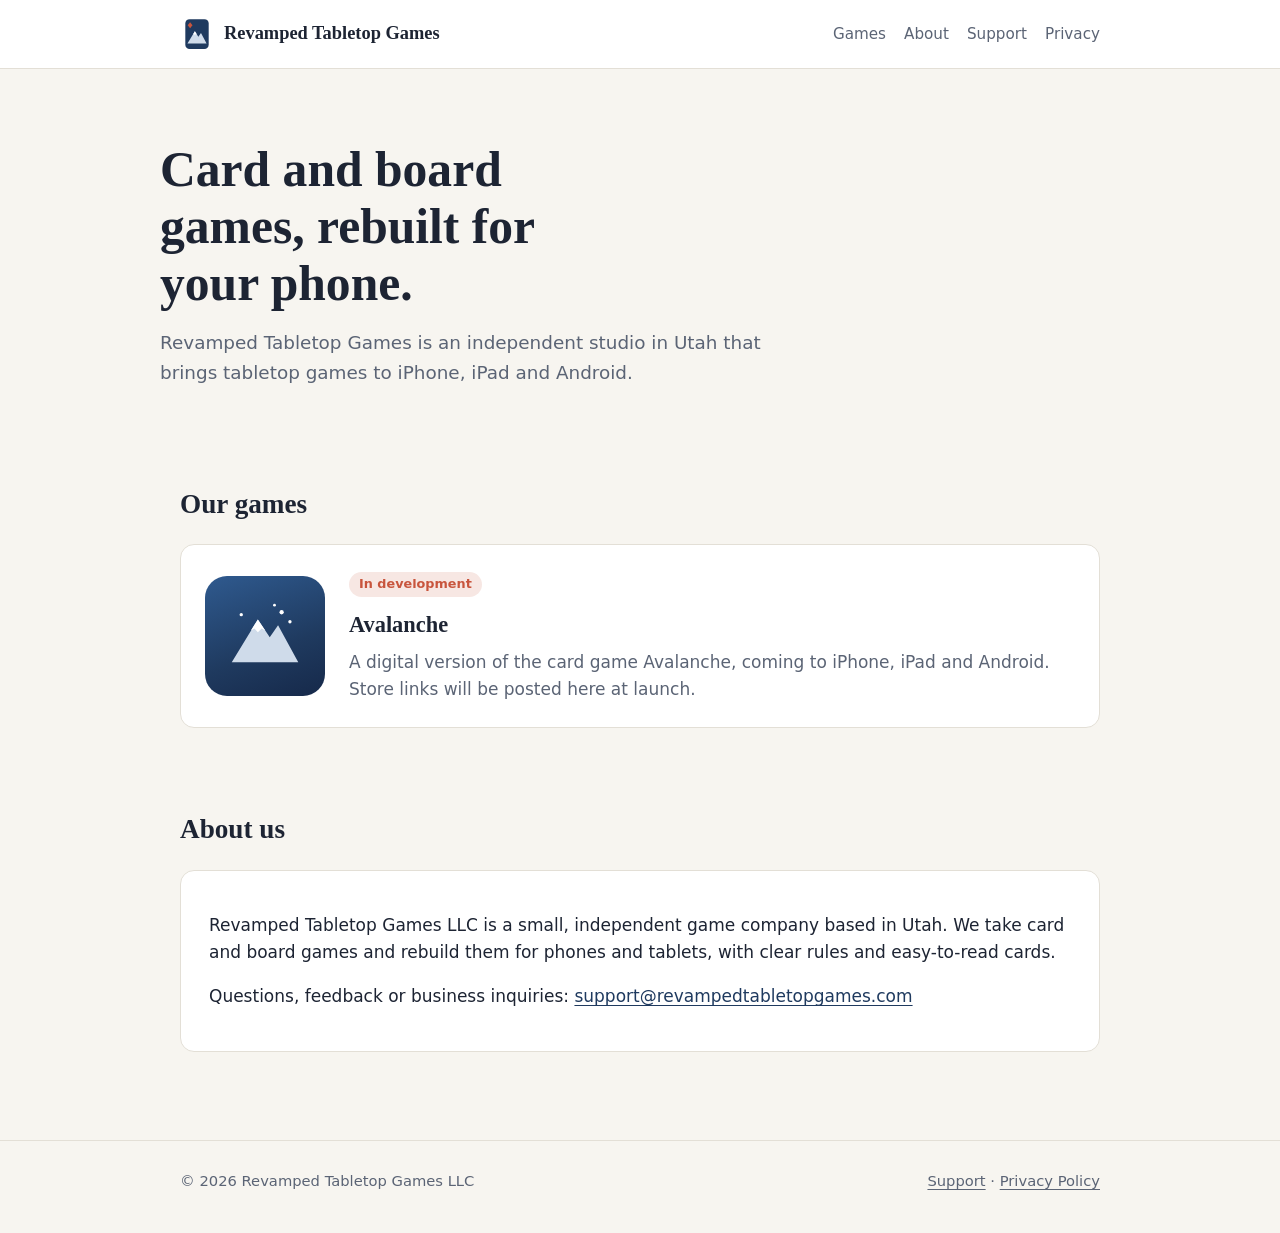
==== index.html @ 22b48242 "Add company website: home, support, and privacy policy pages Co-Authored-By: Claude Opus 5.5 <norepl" ====
<!doctype html>
<html lang="en">
<head>
  <meta charset="utf-8">
  <meta name="viewport" content="width=device-width, initial-scale=1">
  <title>Revamped Tabletop Games</title>
  <meta name="description" content="Revamped Tabletop Games LLC makes mobile versions of card and board games for iPhone, iPad and Android.">
  <link rel="icon" href="favicon.svg" type="image/svg+xml">
  <link rel="stylesheet" href="styles.css">
</head>
<body>
  <header class="site-header">
    <div class="wrap">
      <a class="brand" href="./">
        <svg viewBox="0 0 64 64" aria-hidden="true">
          <rect class="logo-card" x="10" y="4" width="44" height="56" rx="8"/>
          <path class="logo-accent" d="M19 10l4.5 5.5-4.5 5.5-4.5-5.5z"/>
          <path fill="#cfdbea" d="M14 50 28 27l6.5 10 5-7L50 50z"/>
          <path fill="#ffffff" d="M28 27l3.9 6-1.9-1-2 2-1.8-2-1.85 1z"/>
        </svg>
        Revamped Tabletop Games
      </a>
      <nav class="nav" aria-label="Main">
        <a href="#games">Games</a>
        <a href="#about">About</a>
        <a href="support.html">Support</a>
        <a href="privacy.html">Privacy</a>
      </nav>
    </div>
  </header>

  <main>
    <div class="wrap hero">
      <h1>Card and board games, rebuilt for your phone.</h1>
      <p>Revamped Tabletop Games is an independent studio in Utah that brings tabletop games to iPhone, iPad and Android.</p>
    </div>

    <section id="games">
      <div class="wrap">
        <h2>Our games</h2>
        <article class="game-card">
          <div class="game-art" aria-hidden="true">
            <svg viewBox="0 0 64 64">
              <path fill="#cfdbea" d="M4 54 26 18l10 15 7-10 17 31z"/>
              <path fill="#ffffff" d="M26 18l6.2 9.3-3-1.6-3.2 3.1-2.9-3.1-3 1.6z"/>
              <circle cx="46" cy="12" r="1.8" fill="#ffffff"/>
              <circle cx="53" cy="20" r="1.4" fill="#ffffff"/>
              <circle cx="40" cy="6" r="1.2" fill="#ffffff"/>
              <circle cx="12" cy="14" r="1.4" fill="#ffffff"/>
            </svg>
          </div>
          <div>
            <span class="badge">In development</span>
            <h3>Avalanche</h3>
            <p>A digital version of the card game Avalanche, coming to iPhone, iPad and Android. Store links will be posted here at launch.</p>
          </div>
        </article>
      </div>
    </section>

    <section id="about">
      <div class="wrap">
        <h2>About us</h2>
        <div class="panel">
          <p>Revamped Tabletop Games LLC is a small, independent game company based in Utah. We take card and board games and rebuild them for phones and tablets, with clear rules and easy-to-read cards.</p>
          <p>Questions, feedback or business inquiries: <a href="mailto:support@revampedtabletopgames.com">support@revampedtabletopgames.com</a></p>
        </div>
      </div>
    </section>
  </main>

  <footer class="site-footer">
    <div class="wrap">
      <span>&copy; 2026 Revamped Tabletop Games LLC</span>
      <span><a href="support.html">Support</a> &middot; <a href="privacy.html">Privacy Policy</a></span>
    </div>
  </footer>
</body>
</html>
---- styles.css ----
:root {
  --bg: #f7f5f0;
  --surface: #ffffff;
  --ink: #1d2433;
  --muted: #5b6475;
  --brand: #1f3a5f;
  --logo-card: #1f3a5f;
  --accent: #c8553d;
  --line: #e3dfd6;
  --radius: 14px;
  --max: 960px;
  --serif: "Iowan Old Style", "Palatino Linotype", Palatino, Georgia, serif;
  --sans: system-ui, -apple-system, "Segoe UI", Roboto, "Helvetica Neue", Arial, sans-serif;
  color-scheme: light;
}

@media (prefers-color-scheme: dark) {
  :root {
    --bg: #12161f;
    --surface: #1a2030;
    --ink: #e9edf5;
    --muted: #a3acbd;
    --brand: #8fb3e0;
    --logo-card: #2f5a8f;
    --accent: #e07a5f;
    --line: #2a3244;
    color-scheme: dark;
  }
}

* { box-sizing: border-box; }

html { -webkit-text-size-adjust: 100%; }

body {
  margin: 0;
  background: var(--bg);
  color: var(--ink);
  font-family: var(--sans);
  font-size: 17px;
  line-height: 1.6;
}

a { color: var(--brand); text-underline-offset: 3px; }
a:hover { color: var(--accent); }

.wrap { max-width: var(--max); margin: 0 auto; padding: 0 20px; }

/* Header */
.site-header { border-bottom: 1px solid var(--line); background: var(--surface); }
.site-header .wrap {
  display: flex; align-items: center; justify-content: space-between;
  gap: 16px; min-height: 68px; flex-wrap: wrap;
}
.brand {
  display: flex; align-items: center; gap: 10px;
  color: var(--ink); text-decoration: none; font-family: var(--serif);
  font-size: 1.15rem; font-weight: 700;
}
.brand:hover { color: var(--ink); }
.brand svg { width: 34px; height: 34px; flex: none; }
.logo-card { fill: var(--logo-card); }
.logo-accent { fill: var(--accent); }

.nav { display: flex; gap: 18px; flex-wrap: wrap; }
.nav a { color: var(--muted); text-decoration: none; font-size: 0.95rem; }
.nav a:hover, .nav a[aria-current="page"] { color: var(--ink); }

/* Hero */
.hero { padding: 72px 0 56px; }
.hero h1 {
  font-family: var(--serif); font-size: clamp(2rem, 5vw, 3.1rem);
  line-height: 1.15; margin: 0 0 16px; max-width: 18ch;
}
.hero p { font-size: 1.15rem; color: var(--muted); max-width: 56ch; margin: 0; }

/* Sections */
section { padding: 40px 0; }
h2 { font-family: var(--serif); font-size: 1.7rem; margin: 0 0 18px; }
h3 { font-size: 1.1rem; margin: 28px 0 8px; }

.game-card {
  display: grid; grid-template-columns: 120px 1fr; gap: 24px; align-items: center;
  background: var(--surface); border: 1px solid var(--line);
  border-radius: var(--radius); padding: 24px;
}
.game-art {
  width: 120px; height: 120px; border-radius: 22px;
  background: linear-gradient(160deg, #2f5a8f, #1f3a5f 60%, #16294a);
  display: grid; place-items: center;
}
.game-art svg { width: 76px; height: 76px; }
.game-card h3 { margin: 0 0 6px; font-family: var(--serif); font-size: 1.4rem; }
.game-card p { margin: 0; color: var(--muted); }
.badge {
  display: inline-block; margin-bottom: 10px; padding: 2px 10px;
  border-radius: 999px; font-size: 0.8rem; font-weight: 600;
  background: color-mix(in srgb, var(--accent) 14%, transparent); color: var(--accent);
}

.panel {
  background: var(--surface); border: 1px solid var(--line);
  border-radius: var(--radius); padding: 24px 28px;
}

/* Long-form pages */
.page { padding: 48px 0 24px; }
.page h1 { font-family: var(--serif); font-size: clamp(1.9rem, 4vw, 2.5rem); margin: 0 0 8px; }
.page .lede { color: var(--muted); margin: 0 0 28px; }
.prose { max-width: 70ch; }
.prose ul { padding-left: 1.2em; }
.prose li { margin: 6px 0; }

/* Footer */
.site-footer { border-top: 1px solid var(--line); margin-top: 48px; padding: 28px 0 40px; color: var(--muted); font-size: 0.92rem; }
.site-footer .wrap { display: flex; justify-content: space-between; gap: 12px; flex-wrap: wrap; }
.site-footer a { color: var(--muted); }

@media (max-width: 560px) {
  .hero { padding: 48px 0 32px; }
  .game-card { grid-template-columns: 1fr; }
  .game-art { width: 96px; height: 96px; border-radius: 18px; }
  .game-art svg { width: 60px; height: 60px; }
}
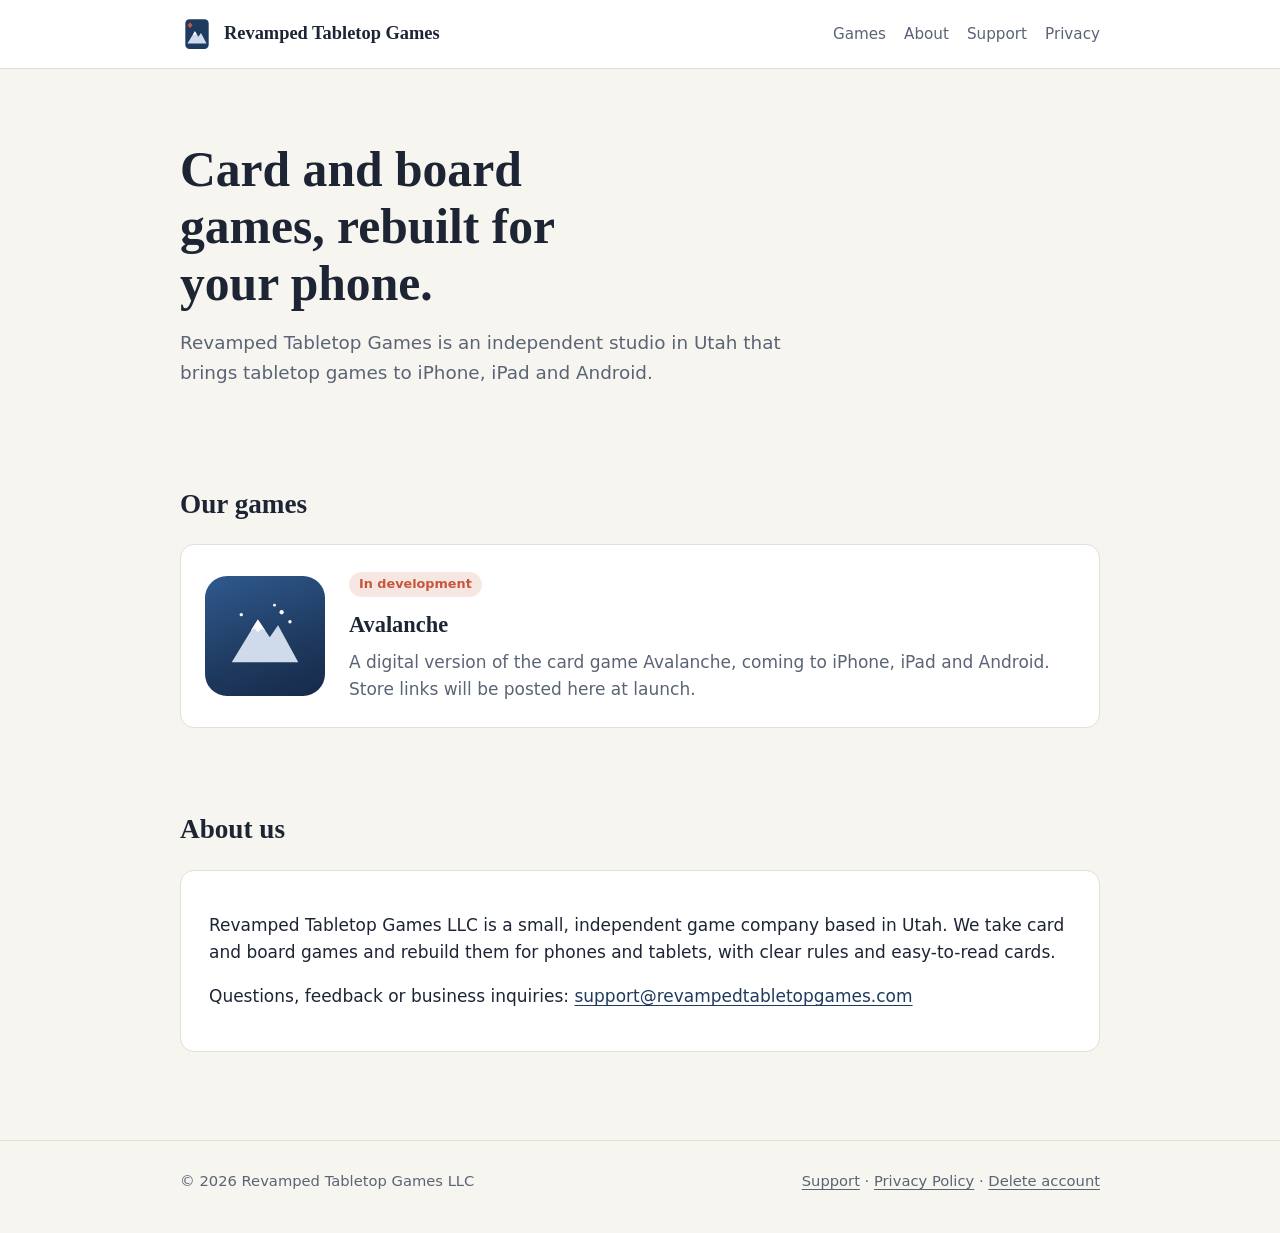
==== commit c334fb4f: "Update privacy policy for accounts, multiplayer, analytics and ads; add account deletion page Co-Aut" ====
--- a/index.html
+++ b/index.html
@@ -72,7 +72,7 @@
   <footer class="site-footer">
     <div class="wrap">
       <span>&copy; 2026 Revamped Tabletop Games LLC</span>
-      <span><a href="support.html">Support</a> &middot; <a href="privacy.html">Privacy Policy</a></span>
+      <span><a href="support.html">Support</a> &middot; <a href="privacy.html">Privacy Policy</a> &middot; <a href="delete-account.html">Delete account</a></span>
     </div>
   </footer>
 </body>
--- a/styles.css
+++ b/styles.css
@@ -67,7 +67,7 @@
 .nav a:hover, .nav a[aria-current="page"] { color: var(--ink); }
 
 /* Hero */
-.hero { padding: 72px 0 56px; }
+.hero { padding-top: 72px; padding-bottom: 56px; }
 .hero h1 {
   font-family: var(--serif); font-size: clamp(2rem, 5vw, 3.1rem);
   line-height: 1.15; margin: 0 0 16px; max-width: 18ch;
@@ -104,7 +104,7 @@
 }
 
 /* Long-form pages */
-.page { padding: 48px 0 24px; }
+.page { padding-top: 48px; padding-bottom: 24px; }
 .page h1 { font-family: var(--serif); font-size: clamp(1.9rem, 4vw, 2.5rem); margin: 0 0 8px; }
 .page .lede { color: var(--muted); margin: 0 0 28px; }
 .prose { max-width: 70ch; }
@@ -117,7 +117,7 @@
 .site-footer a { color: var(--muted); }
 
 @media (max-width: 560px) {
-  .hero { padding: 48px 0 32px; }
+  .hero { padding-top: 48px; padding-bottom: 32px; }
   .game-card { grid-template-columns: 1fr; }
   .game-art { width: 96px; height: 96px; border-radius: 18px; }
   .game-art svg { width: 60px; height: 60px; }
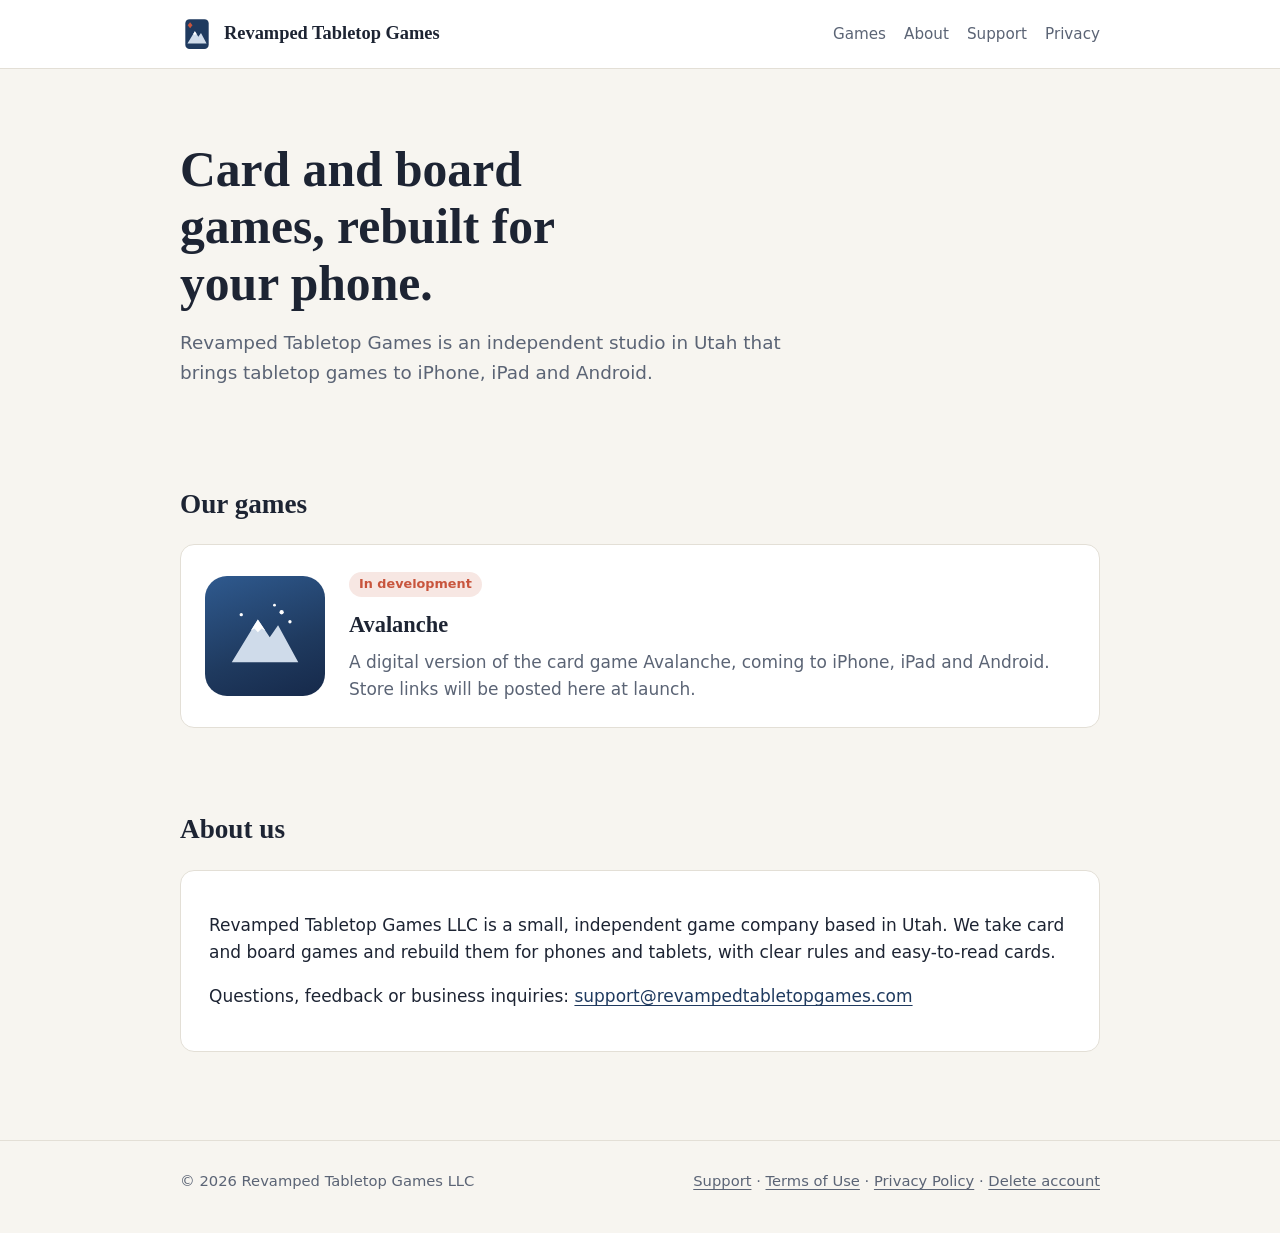
==== commit 900a5b84: "Terms of Use: accounts, purchases and subscriptions, online play, the App Store's terms A terms page" ====
--- a/index.html
+++ b/index.html
@@ -72,7 +72,7 @@
   <footer class="site-footer">
     <div class="wrap">
       <span>&copy; 2026 Revamped Tabletop Games LLC</span>
-      <span><a href="support.html">Support</a> &middot; <a href="privacy.html">Privacy Policy</a> &middot; <a href="delete-account.html">Delete account</a></span>
+      <span><a href="support.html">Support</a> &middot; <a href="terms.html">Terms of Use</a> &middot; <a href="privacy.html">Privacy Policy</a> &middot; <a href="delete-account.html">Delete account</a></span>
     </div>
   </footer>
 </body>
